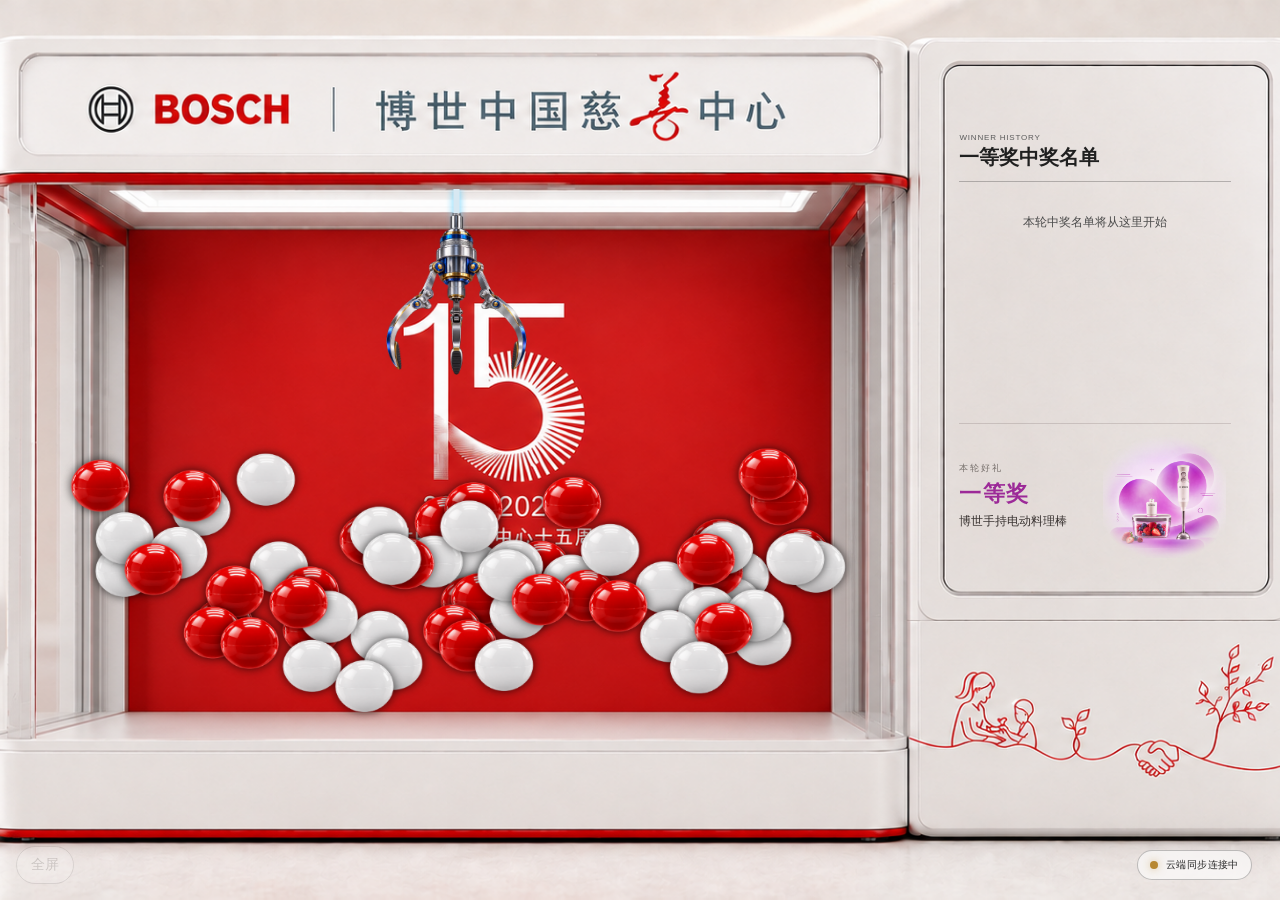
==== display.html @ 1bdb49ef "Publish Charity Gala operator and display with confirmed roster" ====
<!doctype html><html lang="zh-CN"><head><meta name="gala-build" content="20261016-pages1"><meta charset="UTF-8"><meta name="referrer" content="no-referrer"><meta name="viewport" content="width=device-width,initial-scale=1"><title>Charity Gala 2026 / 慈善晚宴 2026</title><style>
*{box-sizing:border-box}html,body{margin:0;width:100%;height:100%;overflow:hidden;background:#000;color:#fff;font-family:Arial,"Microsoft YaHei",sans-serif}.stage{position:relative;width:min(100vw,177.78vh);height:100vh;margin:auto;overflow:hidden}.motion-bg{position:absolute;inset:0;width:100%;height:100%;object-fit:cover}.machine{position:absolute;left:13%;top:34%;width:50%;height:48%;overflow:visible}.machine canvas{position:absolute;inset:0;width:100%;height:100%}.history{position:absolute;left:68%;top:20%;width:14%;height:39%;overflow:hidden}.history-head{display:flex;align-items:end;justify-content:space-between;padding-bottom:10px;border-bottom:1px solid #f1c875aa}.history h2{margin:0;color:#f1c875;font-size:clamp(15px,1.55vw,23px);text-shadow:0 2px 8px #000}.history small{color:#f1c875;font-size:8px;letter-spacing:.1em;text-shadow:0 2px 6px #000}.history-list{display:flex;flex-direction:column;gap:6px;padding-top:10px;max-height:calc(100% - 42px);overflow:auto}.winner-card{display:grid;grid-template-columns:26px minmax(0,1fr);align-items:center;min-height:39px;padding:5px 1px;border-bottom:1px solid #f1c8758a}.winner-card span{font-size:11px;color:#62cfff}.winner-card b{overflow:hidden;text-overflow:ellipsis;white-space:nowrap;color:#fff;font-size:clamp(13px,1.18vw,18px);text-shadow:0 2px 8px #000}.empty{padding:24px 0;color:#fff;text-align:center;font-size:12px;text-shadow:0 2px 8px #000}.camera{position:fixed;left:-2px;bottom:-2px;width:1px;height:1px;opacity:0;pointer-events:none}.winner-modal{position:fixed;inset:0;z-index:10;display:grid;place-items:center;visibility:hidden;opacity:0;background:#000b;transition:.3s}.winner-modal.show{visibility:visible;opacity:1}.winner-modal article{padding:38px 50px;text-align:center;border:1px solid #f1c875;background:#071727e8;box-shadow:0 0 0 3px #156799}.winner-modal h1{margin:15px 0;font-size:clamp(36px,5.5vw,62px);color:#fff;text-shadow:0 0 25px #36c8ff}.winner-modal p{margin:0;color:#c5dcea}
.uxgs-credit{position:absolute;left:38%;top:90%;width:clamp(135px,13.2vw,216px);height:auto;transform:translateX(-50%);pointer-events:none}
/* Hide the history scrollbar while preserving wheel and touch scrolling. */
.history-list{scrollbar-width:none;-ms-overflow-style:none}
.history-list::-webkit-scrollbar{display:none;width:0;height:0}
.history{color:#202020}.history-head{border-bottom-color:rgba(32,32,32,.28)}.history h2{color:#202020;text-shadow:none}.history small{color:#5b5b5b;text-shadow:none}.winner-card{border-bottom-color:rgba(32,32,32,.2)}.winner-card span{color:#e20015}.winner-card b{color:#202020;text-shadow:none}.empty{color:#4a4a4a;text-shadow:none}
.sync-status{position:absolute;right:2.2%;bottom:2.2%;z-index:6;display:flex;align-items:center;gap:8px;padding:7px 12px;border:1px solid #20202044;border-radius:999px;background:#fff9;color:#272727;font-size:clamp(10px,.8vw,13px);letter-spacing:.04em;backdrop-filter:blur(8px);pointer-events:none}.sync-status i{width:8px;height:8px;border-radius:50%;background:#b78731;box-shadow:0 0 9px #b7873180}.sync-status[data-state="connected"] i{background:#178b50;box-shadow:0 0 9px #178b5080}.sync-status[data-state="offline"] i{background:#b33a32;box-shadow:0 0 9px #b33a3280}
.prize-panel{position:absolute;z-index:7;display:grid;grid-template-columns:34% minmax(0,1fr);grid-template-rows:minmax(0,1fr) auto;gap:5px 10px;padding:clamp(8px,.8vw,14px);overflow:hidden;border:1px solid color-mix(in srgb,var(--prize-color) 60%,white);border-radius:12px;background:rgba(255,255,255,.9);box-shadow:0 5px 20px #0002;color:#202020}.prize-panel>img{width:100%;height:100%;min-height:0;object-fit:contain;grid-column:1;grid-row:1}.prize-copy{grid-column:2;grid-row:1;align-self:center;display:flex;flex-direction:column;gap:7px;min-width:0}.prize-copy strong{color:var(--prize-color);font-size:clamp(14px,1.25vw,22px)}.prize-copy b{font-size:clamp(11px,.95vw,17px);line-height:1.35}.draw-batch{grid-column:1/-1;min-height:30px;border:0;border-radius:7px;background:var(--prize-color);color:white;font-weight:700;font-size:clamp(11px,.85vw,15px);cursor:pointer}.draw-batch:disabled{opacity:.5;cursor:default}
.prize-intro-modal{position:fixed;inset:0;z-index:30;display:grid;place-items:center;padding:24px;background:rgba(5,15,28,.78);backdrop-filter:blur(7px);visibility:hidden;opacity:0;transition:opacity .35s,visibility .35s;pointer-events:none}.prize-intro-modal.show{visibility:visible;opacity:1}.prize-intro-modal article{display:flex;align-items:center;gap:clamp(18px,4vw,42px);width:min(760px,88vw);min-height:280px;padding:clamp(22px,4vw,44px);border:2px solid var(--prize-color);border-radius:22px;background:linear-gradient(145deg,#fff,#f7f7fb);box-shadow:0 20px 80px #0007;color:#202020}.prize-intro-modal img{width:min(34vw,260px);height:min(34vw,260px);object-fit:contain;flex:0 0 auto}.prize-intro-modal article>div{min-width:0}.prize-intro-modal small{display:block;color:var(--prize-color);font-size:clamp(14px,1.4vw,20px);font-weight:800;letter-spacing:.12em}.prize-intro-modal strong{display:block;margin-top:12px;color:#555;font-size:clamp(17px,1.8vw,25px)}.prize-intro-modal h2{margin:8px 0;font-size:clamp(24px,3vw,42px);line-height:1.25}.prize-intro-modal p{margin:14px 0 0;color:#666;font-size:clamp(14px,1.35vw,20px)}
</style><style>.history{display:flex;flex-direction:column;overflow:hidden}.history-list{flex:1 1 0;min-height:0;max-height:none}.prize-panel{position:relative;z-index:7;display:grid;flex:0 0 clamp(92px,15vh,150px);grid-template-columns:34% minmax(0,1fr);grid-template-rows:minmax(0,1fr);gap:5px 10px;width:100%;height:clamp(92px,15vh,150px);padding:8px 0 0!important;overflow:hidden;border:0!important;border-top:1px solid rgba(32,32,32,.25)!important;border-radius:0!important;background:transparent!important;box-shadow:none!important;color:#202020!important}.prize-panel>img{width:100%;height:100%;min-height:0;object-fit:contain;grid-column:1;grid-row:1}.prize-copy{grid-column:2;grid-row:1;align-self:center;display:flex;flex-direction:column;gap:7px;min-width:0}.prize-copy strong{font-size:clamp(14px,1.25vw,22px)}.prize-copy b{font-size:clamp(11px,.95vw,17px);line-height:1.35}.draw-batch{display:none!important}</style><link rel="stylesheet" href="assets/prize-showcase.css?v=20261016-pages1"></head><body><main class="stage"><img class="motion-bg" src="assets/charity-gala-claw-machine-2026.png" alt="博世中国慈善中心十五周年抓娃娃机"><section class="machine"><canvas id="game" width="1000" height="700"></canvas></section><aside class="history"><div class="history-head"><div><small>WINNER HISTORY</small><h2 id="historyTitle">中奖名单</h2></div></div><div id="historyList" class="history-list"></div></aside><div id="syncStatus" class="sync-status" data-state="connecting"><i></i><span>云端同步连接中</span></div><video id="camera" class="camera" autoplay muted playsinline></video></main><section id="winnerModal" class="winner-modal"><article><small>CHARITY GALA 2026 · LUCKY WINNER</small><h1 id="winnerName"></h1></article></section><script type="module" src="assets/game-engine.js?v=20261016-pages1"></script><script type="module" src="assets/display-controls.js?v=20261016-pages1"></script></body></html>
---- assets/prize-showcase.css ----
/* Shared prize showcase for operator and display screens. */
.prize-panel {
  grid-template-columns: minmax(0, 1fr) 49%;
  gap: 0;
  padding: clamp(10px, 1.2vh, 18px) 0 0 !important;
  border-top: 1px solid rgba(65, 48, 43, .16) !important;
  isolation: isolate;
}
.prize-copy {
  grid-column: 1;
  grid-row: 1;
  z-index: 1;
  gap: clamp(5px, .7vh, 10px);
  padding: 4px 0;
}
.prize-copy .prize-eyebrow {
  color: #756e6a;
  font-size: clamp(9px, .68vw, 12px);
  letter-spacing: .2em;
  font-weight: 400;
}
.prize-copy strong {
  color: color-mix(in srgb, var(--prize-color) 72%, #392b2b);
  font-size: clamp(20px, 1.7vw, 30px);
  line-height: 1.15;
  letter-spacing: .06em;
}
.prize-copy b {
  max-width: 13em;
  color: #393331;
  font-size: clamp(11px, .9vw, 16px);
  line-height: 1.6;
  font-weight: 500;
  overflow-wrap: anywhere;
  text-wrap: balance;
}
.prize-art {
  grid-column: 2;
  grid-row: 1;
  min-height: 0;
  display: grid;
  align-items: center;
  mix-blend-mode: multiply;
}
.prize-art img {
  display: block;
  width: 100%;
  height: 100%;
  min-height: 0;
  object-fit: contain;
  mask-image: radial-gradient(ellipse 66% 65% at 50% 51%, #000 48%, transparent 79%);
  -webkit-mask-image: radial-gradient(ellipse 66% 65% at 50% 51%, #000 48%, transparent 79%);
}

/* Keep winner ordinals in one stable, right-aligned column. */
.winner-card {
  grid-template-columns: 32px minmax(0, 1fr) !important;
  column-gap: 8px;
}
.winner-card > .winner-ordinal {
  display: block;
  width: 32px;
  padding-right: 6px;
  text-align: right;
  font-variant-numeric: tabular-nums;
  white-space: nowrap;
  line-height: 1.2;
}
.winner-details { min-width: 0; overflow-wrap: anywhere; }
.winner-details > b { display: block; white-space: normal; }
.winner-name-en { font-size: 12px; color: #242424; }
.winner-company-zh { font-size: 11px; line-height: 1.4; color: #4a4a4a; }
.winner-company-en { font-size: 10px; line-height: 1.4; color: #4a4a4a; }

/* Scale with the projection, including 1080p and 4K; do not cap at laptop sizes. */
.prize-intro-modal article {
  width: min(90vw, 160vh);
  height: 78vh;
  min-height: 0;
  padding: 4vh 4vw;
  gap: 4vw;
  overflow: hidden;
}
.prize-intro-modal img {
  width: 48%;
  height: 100%;
  min-width: 0;
  min-height: 0;
  object-fit: contain;
  flex: 0 0 48%;
}
.prize-intro-modal article > div { flex: 1; }
.prize-intro-modal small { font-size: clamp(18px, 2vw, 72px); }
.prize-intro-modal strong { font-size: clamp(28px, 3.8vw, 140px); margin-top: 2vh; }
.prize-intro-modal h2 { font-size: clamp(28px, 3.4vw, 124px); line-height: 1.3; margin: 2vh 0; overflow-wrap: anywhere; }
.prize-intro-modal p { font-size: clamp(16px, 1.7vw, 60px); margin-top: 2vh; }
@media (max-aspect-ratio: 1/1) {
  .prize-intro-modal article { flex-direction: column; gap: 2vh; text-align: center; }
  .prize-intro-modal img { flex: 0 1 48%; width: 100%; height: 48%; }
}
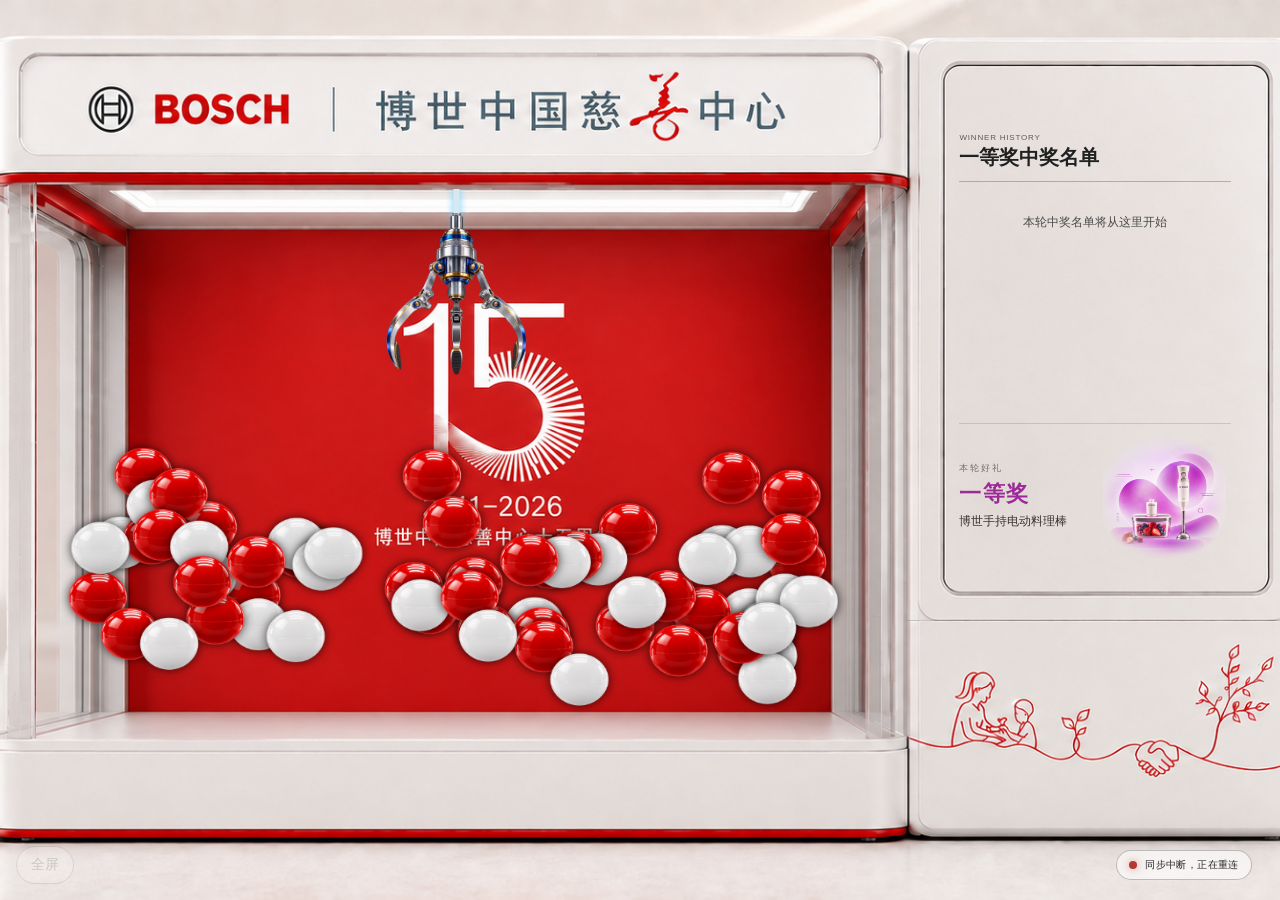
==== commit bd25bb78: "Add operator-only winner CSV download" ====
--- a/display.html
+++ b/display.html
@@ -1,4 +1,4 @@
-<!doctype html><html lang="zh-CN"><head><meta name="gala-build" content="20261016-pages1"><meta charset="UTF-8"><meta name="referrer" content="no-referrer"><meta name="viewport" content="width=device-width,initial-scale=1"><title>Charity Gala 2026 / 慈善晚宴 2026</title><style>
+<!doctype html><html lang="zh-CN"><head><meta name="gala-build" content="20261019-export1"><meta charset="UTF-8"><meta name="referrer" content="no-referrer"><meta name="viewport" content="width=device-width,initial-scale=1"><title>Charity Gala 2026 / 慈善晚宴 2026</title><style>
 *{box-sizing:border-box}html,body{margin:0;width:100%;height:100%;overflow:hidden;background:#000;color:#fff;font-family:Arial,"Microsoft YaHei",sans-serif}.stage{position:relative;width:min(100vw,177.78vh);height:100vh;margin:auto;overflow:hidden}.motion-bg{position:absolute;inset:0;width:100%;height:100%;object-fit:cover}.machine{position:absolute;left:13%;top:34%;width:50%;height:48%;overflow:visible}.machine canvas{position:absolute;inset:0;width:100%;height:100%}.history{position:absolute;left:68%;top:20%;width:14%;height:39%;overflow:hidden}.history-head{display:flex;align-items:end;justify-content:space-between;padding-bottom:10px;border-bottom:1px solid #f1c875aa}.history h2{margin:0;color:#f1c875;font-size:clamp(15px,1.55vw,23px);text-shadow:0 2px 8px #000}.history small{color:#f1c875;font-size:8px;letter-spacing:.1em;text-shadow:0 2px 6px #000}.history-list{display:flex;flex-direction:column;gap:6px;padding-top:10px;max-height:calc(100% - 42px);overflow:auto}.winner-card{display:grid;grid-template-columns:26px minmax(0,1fr);align-items:center;min-height:39px;padding:5px 1px;border-bottom:1px solid #f1c8758a}.winner-card span{font-size:11px;color:#62cfff}.winner-card b{overflow:hidden;text-overflow:ellipsis;white-space:nowrap;color:#fff;font-size:clamp(13px,1.18vw,18px);text-shadow:0 2px 8px #000}.empty{padding:24px 0;color:#fff;text-align:center;font-size:12px;text-shadow:0 2px 8px #000}.camera{position:fixed;left:-2px;bottom:-2px;width:1px;height:1px;opacity:0;pointer-events:none}.winner-modal{position:fixed;inset:0;z-index:10;display:grid;place-items:center;visibility:hidden;opacity:0;background:#000b;transition:.3s}.winner-modal.show{visibility:visible;opacity:1}.winner-modal article{padding:38px 50px;text-align:center;border:1px solid #f1c875;background:#071727e8;box-shadow:0 0 0 3px #156799}.winner-modal h1{margin:15px 0;font-size:clamp(36px,5.5vw,62px);color:#fff;text-shadow:0 0 25px #36c8ff}.winner-modal p{margin:0;color:#c5dcea}
 .uxgs-credit{position:absolute;left:38%;top:90%;width:clamp(135px,13.2vw,216px);height:auto;transform:translateX(-50%);pointer-events:none}
 /* Hide the history scrollbar while preserving wheel and touch scrolling. */
@@ -8,4 +8,4 @@
 .sync-status{position:absolute;right:2.2%;bottom:2.2%;z-index:6;display:flex;align-items:center;gap:8px;padding:7px 12px;border:1px solid #20202044;border-radius:999px;background:#fff9;color:#272727;font-size:clamp(10px,.8vw,13px);letter-spacing:.04em;backdrop-filter:blur(8px);pointer-events:none}.sync-status i{width:8px;height:8px;border-radius:50%;background:#b78731;box-shadow:0 0 9px #b7873180}.sync-status[data-state="connected"] i{background:#178b50;box-shadow:0 0 9px #178b5080}.sync-status[data-state="offline"] i{background:#b33a32;box-shadow:0 0 9px #b33a3280}
 .prize-panel{position:absolute;z-index:7;display:grid;grid-template-columns:34% minmax(0,1fr);grid-template-rows:minmax(0,1fr) auto;gap:5px 10px;padding:clamp(8px,.8vw,14px);overflow:hidden;border:1px solid color-mix(in srgb,var(--prize-color) 60%,white);border-radius:12px;background:rgba(255,255,255,.9);box-shadow:0 5px 20px #0002;color:#202020}.prize-panel>img{width:100%;height:100%;min-height:0;object-fit:contain;grid-column:1;grid-row:1}.prize-copy{grid-column:2;grid-row:1;align-self:center;display:flex;flex-direction:column;gap:7px;min-width:0}.prize-copy strong{color:var(--prize-color);font-size:clamp(14px,1.25vw,22px)}.prize-copy b{font-size:clamp(11px,.95vw,17px);line-height:1.35}.draw-batch{grid-column:1/-1;min-height:30px;border:0;border-radius:7px;background:var(--prize-color);color:white;font-weight:700;font-size:clamp(11px,.85vw,15px);cursor:pointer}.draw-batch:disabled{opacity:.5;cursor:default}
 .prize-intro-modal{position:fixed;inset:0;z-index:30;display:grid;place-items:center;padding:24px;background:rgba(5,15,28,.78);backdrop-filter:blur(7px);visibility:hidden;opacity:0;transition:opacity .35s,visibility .35s;pointer-events:none}.prize-intro-modal.show{visibility:visible;opacity:1}.prize-intro-modal article{display:flex;align-items:center;gap:clamp(18px,4vw,42px);width:min(760px,88vw);min-height:280px;padding:clamp(22px,4vw,44px);border:2px solid var(--prize-color);border-radius:22px;background:linear-gradient(145deg,#fff,#f7f7fb);box-shadow:0 20px 80px #0007;color:#202020}.prize-intro-modal img{width:min(34vw,260px);height:min(34vw,260px);object-fit:contain;flex:0 0 auto}.prize-intro-modal article>div{min-width:0}.prize-intro-modal small{display:block;color:var(--prize-color);font-size:clamp(14px,1.4vw,20px);font-weight:800;letter-spacing:.12em}.prize-intro-modal strong{display:block;margin-top:12px;color:#555;font-size:clamp(17px,1.8vw,25px)}.prize-intro-modal h2{margin:8px 0;font-size:clamp(24px,3vw,42px);line-height:1.25}.prize-intro-modal p{margin:14px 0 0;color:#666;font-size:clamp(14px,1.35vw,20px)}
-</style><style>.history{display:flex;flex-direction:column;overflow:hidden}.history-list{flex:1 1 0;min-height:0;max-height:none}.prize-panel{position:relative;z-index:7;display:grid;flex:0 0 clamp(92px,15vh,150px);grid-template-columns:34% minmax(0,1fr);grid-template-rows:minmax(0,1fr);gap:5px 10px;width:100%;height:clamp(92px,15vh,150px);padding:8px 0 0!important;overflow:hidden;border:0!important;border-top:1px solid rgba(32,32,32,.25)!important;border-radius:0!important;background:transparent!important;box-shadow:none!important;color:#202020!important}.prize-panel>img{width:100%;height:100%;min-height:0;object-fit:contain;grid-column:1;grid-row:1}.prize-copy{grid-column:2;grid-row:1;align-self:center;display:flex;flex-direction:column;gap:7px;min-width:0}.prize-copy strong{font-size:clamp(14px,1.25vw,22px)}.prize-copy b{font-size:clamp(11px,.95vw,17px);line-height:1.35}.draw-batch{display:none!important}</style><link rel="stylesheet" href="assets/prize-showcase.css?v=20261016-pages1"></head><body><main class="stage"><img class="motion-bg" src="assets/charity-gala-claw-machine-2026.png" alt="博世中国慈善中心十五周年抓娃娃机"><section class="machine"><canvas id="game" width="1000" height="700"></canvas></section><aside class="history"><div class="history-head"><div><small>WINNER HISTORY</small><h2 id="historyTitle">中奖名单</h2></div></div><div id="historyList" class="history-list"></div></aside><div id="syncStatus" class="sync-status" data-state="connecting"><i></i><span>云端同步连接中</span></div><video id="camera" class="camera" autoplay muted playsinline></video></main><section id="winnerModal" class="winner-modal"><article><small>CHARITY GALA 2026 · LUCKY WINNER</small><h1 id="winnerName"></h1></article></section><script type="module" src="assets/game-engine.js?v=20261016-pages1"></script><script type="module" src="assets/display-controls.js?v=20261016-pages1"></script></body></html>
+</style><style>.history{display:flex;flex-direction:column;overflow:hidden}.history-list{flex:1 1 0;min-height:0;max-height:none}.prize-panel{position:relative;z-index:7;display:grid;flex:0 0 clamp(92px,15vh,150px);grid-template-columns:34% minmax(0,1fr);grid-template-rows:minmax(0,1fr);gap:5px 10px;width:100%;height:clamp(92px,15vh,150px);padding:8px 0 0!important;overflow:hidden;border:0!important;border-top:1px solid rgba(32,32,32,.25)!important;border-radius:0!important;background:transparent!important;box-shadow:none!important;color:#202020!important}.prize-panel>img{width:100%;height:100%;min-height:0;object-fit:contain;grid-column:1;grid-row:1}.prize-copy{grid-column:2;grid-row:1;align-self:center;display:flex;flex-direction:column;gap:7px;min-width:0}.prize-copy strong{font-size:clamp(14px,1.25vw,22px)}.prize-copy b{font-size:clamp(11px,.95vw,17px);line-height:1.35}.draw-batch{display:none!important}</style><link rel="stylesheet" href="assets/prize-showcase.css?v=20261016-pages1"></head><body><main class="stage"><img class="motion-bg" src="assets/charity-gala-claw-machine-2026.png" alt="博世中国慈善中心十五周年抓娃娃机"><section class="machine"><canvas id="game" width="1000" height="700"></canvas></section><aside class="history"><div class="history-head"><div><small>WINNER HISTORY</small><h2 id="historyTitle">中奖名单</h2></div></div><div id="historyList" class="history-list"></div></aside><div id="syncStatus" class="sync-status" data-state="connecting"><i></i><span>云端同步连接中</span></div><video id="camera" class="camera" autoplay muted playsinline></video></main><section id="winnerModal" class="winner-modal"><article><small>CHARITY GALA 2026 · LUCKY WINNER</small><h1 id="winnerName"></h1></article></section><script type="module" src="assets/game-engine.js?v=20261019-export1"></script><script type="module" src="assets/display-controls.js?v=20261016-pages1"></script></body></html>
